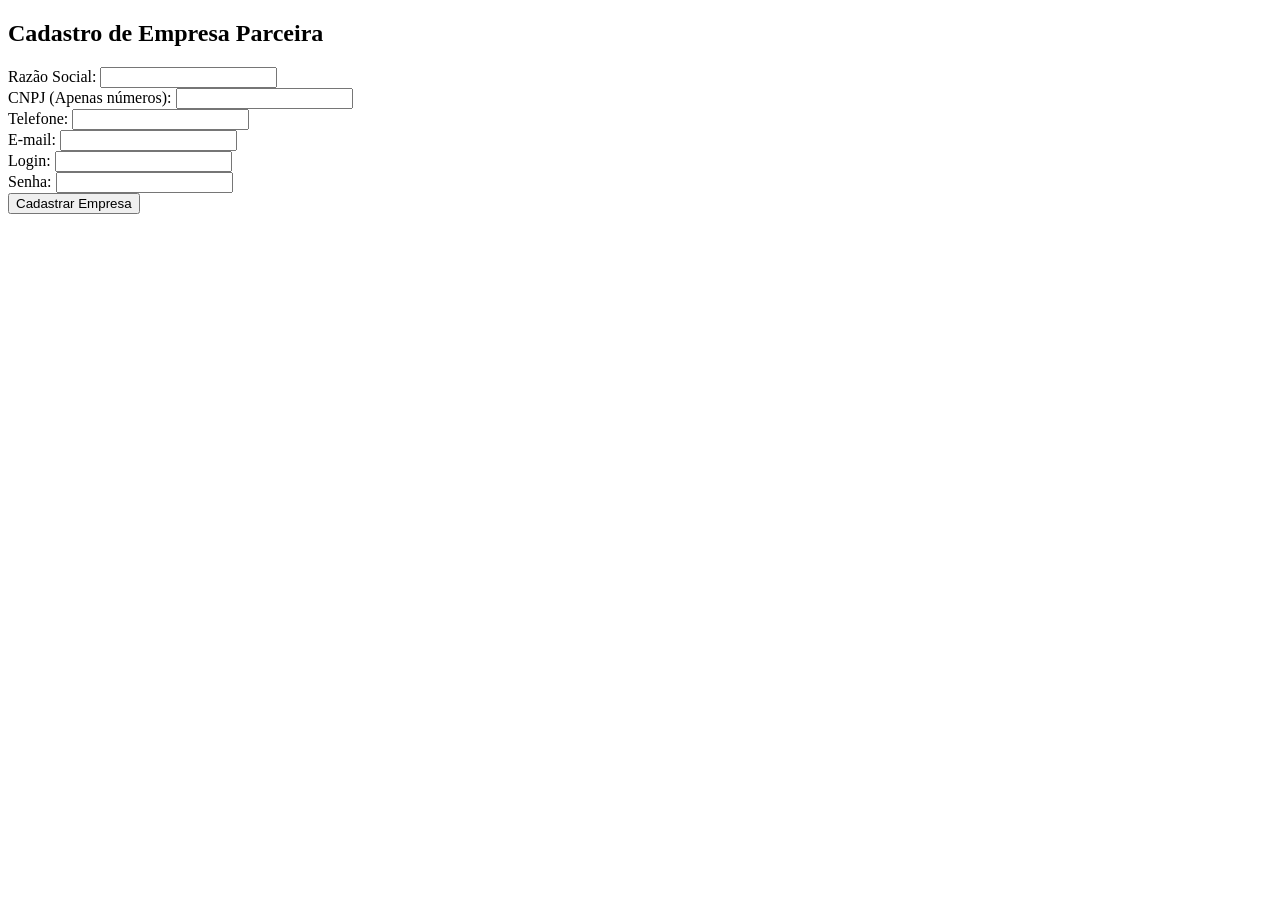
==== Codigo/src/main/resources/static/index.html @ 494639a1 "feat: vantagens e inicio do front" ====
<!DOCTYPE html>
<html lang="pt-PT">
<head>
    <meta charset="UTF-8">
    <meta name="viewport" content="width=device-width, initial-scale=1.0">
    <title>Cadastro de Empresa Parceira</title>
    <link rel="stylesheet" href="style.css">
</head>
<body>
    <div class="container">
        <h2>Cadastro de Empresa Parceira</h2>
        
        <!-- Área para mensagens globais (sucesso ou conflitos de regra de negócio) -->
        <div id="mensagem-global" class="mensagem"></div>

        <form id="form-empresa">
            <div class="form-group">
                <label for="nome">Razão Social:</label>
                <input type="text" id="nome" name="nome" required>
                <span class="erro-campo" id="erro-nome"></span>
            </div>

            <div class="form-group">
                <label for="cnpj">CNPJ (Apenas números):</label>
                <input type="text" id="cnpj" name="cnpj" maxlength="14" required>
                <span class="erro-campo" id="erro-cnpj"></span>
            </div>

            <div class="form-group">
                <label for="telefone">Telefone:</label>
                <input type="text" id="telefone" name="telefone">
                <span class="erro-campo" id="erro-telefone"></span>
            </div>

            <div class="form-group">
                <label for="email">E-mail:</label>
                <input type="email" id="email" name="email" required>
                <span class="erro-campo" id="erro-email"></span>
            </div>

            <div class="form-group">
                <label for="login">Login:</label>
                <input type="text" id="login" name="login" required>
                <span class="erro-campo" id="erro-login"></span>
            </div>

            <div class="form-group">
                <label for="senha">Senha:</label>
                <input type="password" id="senha" name="senha" required>
                <span class="erro-campo" id="erro-senha"></span>
            </div>

            <button type="submit">Cadastrar Empresa</button>
        </form>
    </div>

    <script src="script.js"></script>
</body>
</html>
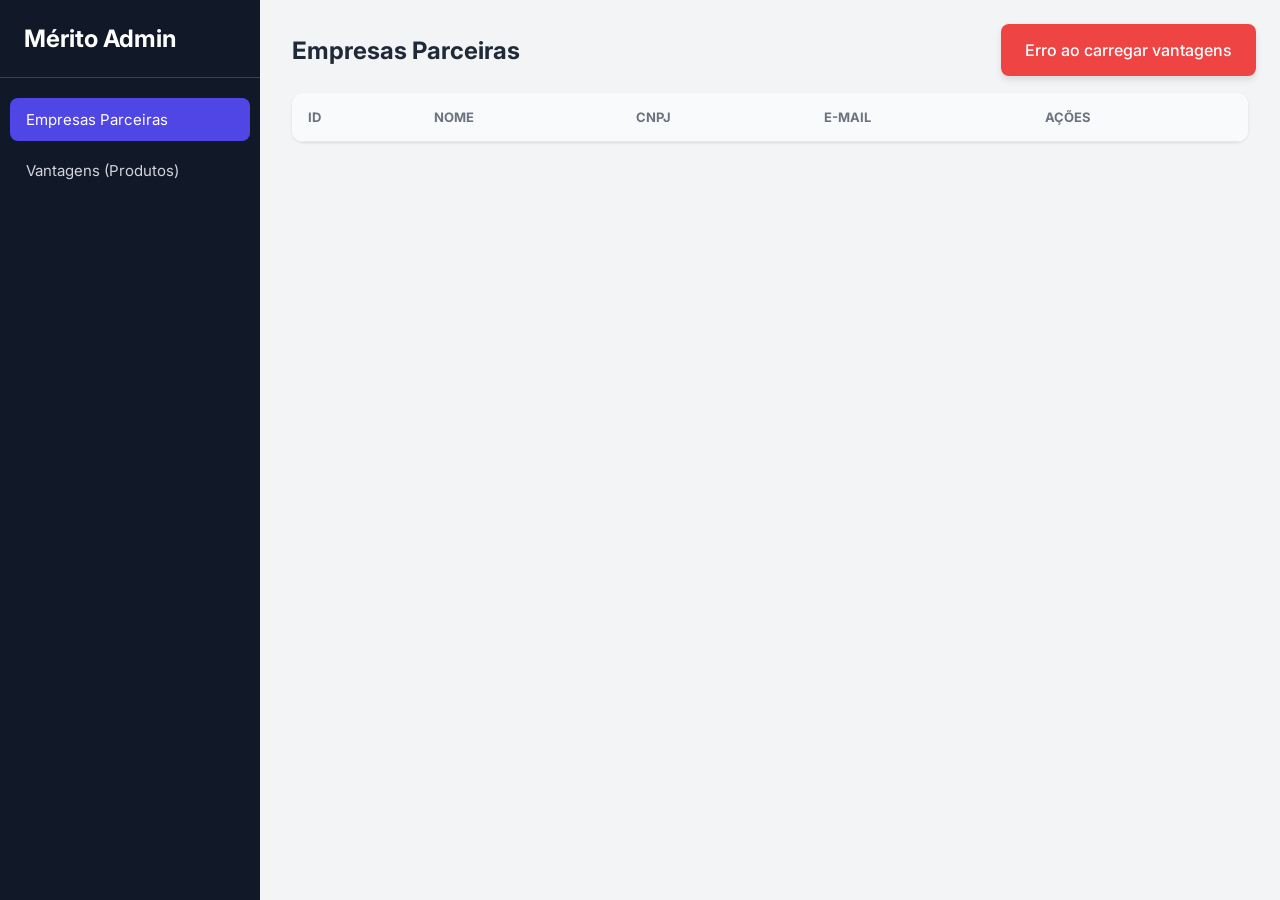
==== commit 442d826f: "feat: atualiza front da empresa parceira e vantagens" ====
--- a/Codigo/src/main/resources/static/index.html
+++ b/Codigo/src/main/resources/static/index.html
@@ -1,59 +1,179 @@
 <!DOCTYPE html>
-<html lang="pt-PT">
+<html lang="pt-BR">
 <head>
     <meta charset="UTF-8">
     <meta name="viewport" content="width=device-width, initial-scale=1.0">
-    <title>Cadastro de Empresa Parceira</title>
-    <link rel="stylesheet" href="style.css">
+    <title>Sistema de Mérito - Admin</title>
+    <link rel="preconnect" href="https://fonts.googleapis.com">
+    <link rel="preconnect" href="https://fonts.gstatic.com" crossorigin>
+    <link href="https://fonts.googleapis.com/css2?family=Inter:wght@400;500;600;700&display=swap" rel="stylesheet">
+    <link rel="stylesheet" href="css/styles.css">
 </head>
 <body>
-    <div class="container">
-        <h2>Cadastro de Empresa Parceira</h2>
-        
-        <!-- Área para mensagens globais (sucesso ou conflitos de regra de negócio) -->
-        <div id="mensagem-global" class="mensagem"></div>
+    <div class="app-container">
+        <!-- Sidebar -->
+        <aside class="sidebar">
+            <div class="sidebar-header">
+                <h2>Mérito Admin</h2>
+            </div>
+            <nav class="sidebar-nav">
+                <button class="nav-btn active" onclick="switchView('empresas')">Empresas Parceiras</button>
+                <button class="nav-btn" onclick="switchView('vantagens')">Vantagens (Produtos)</button>
+            </nav>
+        </aside>
 
-        <form id="form-empresa">
-            <div class="form-group">
-                <label for="nome">Razão Social:</label>
-                <input type="text" id="nome" name="nome" required>
-                <span class="erro-campo" id="erro-nome"></span>
-            </div>
+        <!-- Conteúdo Principal -->
+        <main class="main-content">
+            <!-- Toast de Notificação -->
+            <div id="toast" class="toast hidden"></div>
 
-            <div class="form-group">
-                <label for="cnpj">CNPJ (Apenas números):</label>
-                <input type="text" id="cnpj" name="cnpj" maxlength="14" required>
-                <span class="erro-campo" id="erro-cnpj"></span>
-            </div>
+            <!-- View: Empresas -->
+            <section id="view-empresas" class="view-section active">
+                <div class="section-header">
+                    <h1>Empresas Parceiras</h1>
+                    <button class="btn btn-primary" onclick="abrirModalEmpresa()">+ Nova Empresa</button>
+                </div>
+                <div class="card">
+                    <table class="data-table">
+                        <thead>
+                            <tr>
+                                <th>ID</th>
+                                <th>Nome</th>
+                                <th>CNPJ</th>
+                                <th>E-mail</th>
+                                <th>Ações</th>
+                            </tr>
+                        </thead>
+                        <tbody id="tbody-empresas">
+                            <!-- Preenchido via JS -->
+                        </tbody>
+                    </table>
+                </div>
+            </section>
 
-            <div class="form-group">
-                <label for="telefone">Telefone:</label>
-                <input type="text" id="telefone" name="telefone">
-                <span class="erro-campo" id="erro-telefone"></span>
-            </div>
-
-            <div class="form-group">
-                <label for="email">E-mail:</label>
-                <input type="email" id="email" name="email" required>
-                <span class="erro-campo" id="erro-email"></span>
-            </div>
-
-            <div class="form-group">
-                <label for="login">Login:</label>
-                <input type="text" id="login" name="login" required>
-                <span class="erro-campo" id="erro-login"></span>
-            </div>
-
-            <div class="form-group">
-                <label for="senha">Senha:</label>
-                <input type="password" id="senha" name="senha" required>
-                <span class="erro-campo" id="erro-senha"></span>
-            </div>
-
-            <button type="submit">Cadastrar Empresa</button>
-        </form>
+            <!-- View: Vantagens -->
+            <section id="view-vantagens" class="view-section">
+                <div class="section-header">
+                    <h1>Vantagens Cadastradas</h1>
+                    <button class="btn btn-primary" onclick="abrirModalVantagem()">+ Nova Vantagem</button>
+                </div>
+                <div class="card">
+                    <table class="data-table">
+                        <thead>
+                            <tr>
+                                <th>ID</th>
+                                <th>Descrição</th>
+                                <th>Custo (Moedas)</th>
+                                <th>Empresa</th>
+                                <th>Ações</th>
+                            </tr>
+                        </thead>
+                        <tbody id="tbody-vantagens">
+                            <!-- Preenchido via JS -->
+                        </tbody>
+                    </table>
+                </div>
+            </section>
+        </main>
     </div>
 
-    <script src="script.js"></script>
+    <!-- Modal: Empresa -->
+    <div id="modal-empresa" class="modal-overlay hidden">
+        <div class="modal">
+            <div class="modal-header">
+                <h2 id="modal-empresa-titulo">Cadastrar Empresa</h2>
+                <button class="close-btn" onclick="fecharModal('modal-empresa')">&times;</button>
+            </div>
+            <div class="modal-body">
+                <form id="form-empresa">
+                    <input type="hidden" id="empresa-id">
+                    
+                    <div class="form-grid">
+                        <div class="form-group">
+                            <label>Razão Social</label>
+                            <input type="text" id="empresa-nome" required>
+                            <span class="error-msg" id="erro-nome"></span>
+                        </div>
+                        <div class="form-group">
+                            <label>CNPJ</label>
+                            <input type="text" id="empresa-cnpj" maxlength="14" required>
+                            <span class="error-msg" id="erro-cnpj"></span>
+                        </div>
+                        <div class="form-group">
+                            <label>E-mail</label>
+                            <input type="email" id="empresa-email" required>
+                            <span class="error-msg" id="erro-email"></span>
+                        </div>
+                        <div class="form-group">
+                            <label>Telefone</label>
+                            <input type="text" id="empresa-telefone">
+                            <span class="error-msg" id="erro-telefone"></span>
+                        </div>
+                        <div class="form-group">
+                            <label>Login</label>
+                            <input type="text" id="empresa-login" required>
+                            <span class="error-msg" id="erro-login"></span>
+                        </div>
+                        <div class="form-group">
+                            <label>Senha <small id="senha-hint"></small></label>
+                            <input type="password" id="empresa-senha">
+                            <span class="error-msg" id="erro-senha"></span>
+                        </div>
+                    </div>
+                    <div class="modal-footer">
+                        <button type="button" class="btn btn-secondary" onclick="fecharModal('modal-empresa')">Cancelar</button>
+                        <button type="submit" class="btn btn-primary">Salvar</button>
+                    </div>
+                </form>
+            </div>
+        </div>
+    </div>
+
+    <!-- Modal: Vantagem -->
+    <div id="modal-vantagem" class="modal-overlay hidden">
+        <div class="modal">
+            <div class="modal-header">
+                <h2 id="modal-vantagem-titulo">Cadastrar Vantagem</h2>
+                <button class="close-btn" onclick="fecharModal('modal-vantagem')">&times;</button>
+            </div>
+            <div class="modal-body">
+                <form id="form-vantagem">
+                    <input type="hidden" id="vantagem-id">
+                    
+                    <div class="form-group">
+                        <label>Empresa Parceira</label>
+                        <select id="vantagem-empresa" required></select>
+                        <span class="error-msg" id="erro-empresaId"></span>
+                    </div>
+
+                    <div class="form-group">
+                        <label>Descrição do Produto/Vantagem</label>
+                        <input type="text" id="vantagem-descricao" required>
+                        <span class="error-msg" id="erro-descricao"></span>
+                    </div>
+
+                    <div class="form-grid">
+                        <div class="form-group">
+                            <label>Custo em Moedas</label>
+                            <input type="number" id="vantagem-custo" min="1" required>
+                            <span class="error-msg" id="erro-custoEmMoedas"></span>
+                        </div>
+                        <div class="form-group">
+                            <label>URL da Foto</label>
+                            <input type="url" id="vantagem-foto" placeholder="https://..." required>
+                            <span class="error-msg" id="erro-foto"></span>
+                        </div>
+                    </div>
+                    
+                    <div class="modal-footer">
+                        <button type="button" class="btn btn-secondary" onclick="fecharModal('modal-vantagem')">Cancelar</button>
+                        <button type="submit" class="btn btn-primary">Salvar</button>
+                    </div>
+                </form>
+            </div>
+        </div>
+    </div>
+
+    <script src="js/script.js"></script>
 </body>
 </html>
--- a/Codigo/src/main/resources/static/css/styles.css
+++ b/Codigo/src/main/resources/static/css/styles.css
@@ -0,0 +1,272 @@
+:root {
+    --primary: #4f46e5;
+    --primary-hover: #4338ca;
+    --bg-main: #f3f4f6;
+    --bg-sidebar: #111827;
+    --text-main: #1f2937;
+    --text-muted: #6b7280;
+    --border: #e5e7eb;
+    --surface: #ffffff;
+    --danger: #ef4444;
+    --danger-hover: #dc2626;
+    --success: #10b981;
+}
+
+* {
+    box-sizing: border-box;
+    margin: 0;
+    padding: 0;
+    font-family: 'Inter', sans-serif;
+}
+
+body {
+    background-color: var(--bg-main);
+    color: var(--text-main);
+    display: flex;
+    height: 100vh;
+    overflow: hidden;
+}
+
+/* Layout Geral */
+.app-container {
+    display: flex;
+    width: 100%;
+}
+
+.sidebar {
+    width: 260px;
+    background-color: var(--bg-sidebar);
+    color: #fff;
+    display: flex;
+    flex-direction: column;
+}
+
+.sidebar-header {
+    padding: 24px;
+    border-bottom: 1px solid #374151;
+}
+
+.sidebar-nav {
+    padding: 20px 10px;
+    display: flex;
+    flex-direction: column;
+    gap: 8px;
+}
+
+.nav-btn {
+    background: none;
+    border: none;
+    color: #d1d5db;
+    text-align: left;
+    padding: 12px 16px;
+    border-radius: 8px;
+    font-size: 15px;
+    cursor: pointer;
+    transition: all 0.2s;
+}
+
+.nav-btn:hover {
+    background-color: #374151;
+    color: #fff;
+}
+
+.nav-btn.active {
+    background-color: var(--primary);
+    color: #fff;
+}
+
+.main-content {
+    flex: 1;
+    padding: 32px;
+    overflow-y: auto;
+}
+
+/* Tipografia e Títulos */
+.section-header {
+    display: flex;
+    justify-content: space-between;
+    align-items: center;
+    margin-bottom: 24px;
+}
+
+/* Componentes */
+.card {
+    background: var(--surface);
+    border-radius: 12px;
+    box-shadow: 0 1px 3px rgba(0,0,0,0.1);
+    overflow: hidden;
+}
+
+.btn {
+    padding: 10px 16px;
+    border-radius: 6px;
+    font-size: 14px;
+    font-weight: 500;
+    border: none;
+    cursor: pointer;
+    transition: background 0.2s;
+}
+
+.btn-primary {
+    background: var(--primary);
+    color: white;
+}
+
+.btn-primary:hover { background: var(--primary-hover); }
+
+.btn-secondary {
+    background: #f3f4f6;
+    color: var(--text-main);
+    border: 1px solid var(--border);
+}
+
+.btn-secondary:hover { background: #e5e7eb; }
+
+.btn-danger {
+    background: var(--danger);
+    color: white;
+}
+.btn-danger:hover { background: var(--danger-hover); }
+
+.btn-sm {
+    padding: 6px 12px;
+    font-size: 12px;
+}
+
+/* Tabelas */
+.data-table {
+    width: 100%;
+    border-collapse: collapse;
+}
+
+.data-table th, .data-table td {
+    padding: 16px;
+    text-align: left;
+    border-bottom: 1px solid var(--border);
+}
+
+.data-table th {
+    background: #f9fafb;
+    font-size: 13px;
+    text-transform: uppercase;
+    color: var(--text-muted);
+}
+
+.data-table tr:hover td { background: #f9fafb; }
+
+.actions-cell {
+    display: flex;
+    gap: 8px;
+}
+
+/* Formulários */
+.form-grid {
+    display: grid;
+    grid-template-columns: 1fr 1fr;
+    gap: 16px;
+}
+
+.form-group {
+    margin-bottom: 16px;
+    display: flex;
+    flex-direction: column;
+}
+
+.form-group label {
+    font-size: 14px;
+    font-weight: 500;
+    margin-bottom: 6px;
+}
+
+.form-group input, .form-group select {
+    padding: 10px 12px;
+    border: 1px solid var(--border);
+    border-radius: 6px;
+    font-size: 14px;
+    outline: none;
+    transition: border-color 0.2s;
+}
+
+.form-group input:focus, .form-group select:focus {
+    border-color: var(--primary);
+    box-shadow: 0 0 0 3px rgba(79, 70, 229, 0.1);
+}
+
+.error-msg {
+    color: var(--danger);
+    font-size: 12px;
+    margin-top: 4px;
+}
+
+/* Modais */
+.modal-overlay {
+    position: fixed;
+    top: 0; left: 0; right: 0; bottom: 0;
+    background: rgba(0,0,0,0.5);
+    display: flex;
+    align-items: center;
+    justify-content: center;
+    z-index: 1000;
+    backdrop-filter: blur(2px);
+}
+
+.modal-overlay.hidden { display: none; }
+
+.modal {
+    background: var(--surface);
+    width: 100%;
+    max-width: 500px;
+    border-radius: 12px;
+    box-shadow: 0 20px 25px -5px rgba(0,0,0,0.1);
+}
+
+.modal-header {
+    padding: 20px;
+    border-bottom: 1px solid var(--border);
+    display: flex;
+    justify-content: space-between;
+    align-items: center;
+}
+
+.close-btn {
+    background: none;
+    border: none;
+    font-size: 24px;
+    cursor: pointer;
+    color: var(--text-muted);
+}
+
+.modal-body { padding: 20px; }
+
+.modal-footer {
+    display: flex;
+    justify-content: flex-end;
+    gap: 12px;
+    margin-top: 24px;
+}
+
+/* Alternar Views */
+.view-section { display: none; }
+.view-section.active { display: block; animation: fadeIn 0.3s ease; }
+
+/* Toast Messages */
+.toast {
+    position: fixed;
+    top: 24px;
+    right: 24px;
+    padding: 16px 24px;
+    border-radius: 8px;
+    color: white;
+    font-weight: 500;
+    z-index: 2000;
+    box-shadow: 0 4px 6px rgba(0,0,0,0.1);
+    transition: opacity 0.3s;
+}
+.toast.hidden { opacity: 0; pointer-events: none; }
+.toast.success { background: var(--success); }
+.toast.error { background: var(--danger); }
+
+@keyframes fadeIn {
+    from { opacity: 0; transform: translateY(10px); }
+    to { opacity: 1; transform: translateY(0); }
+}
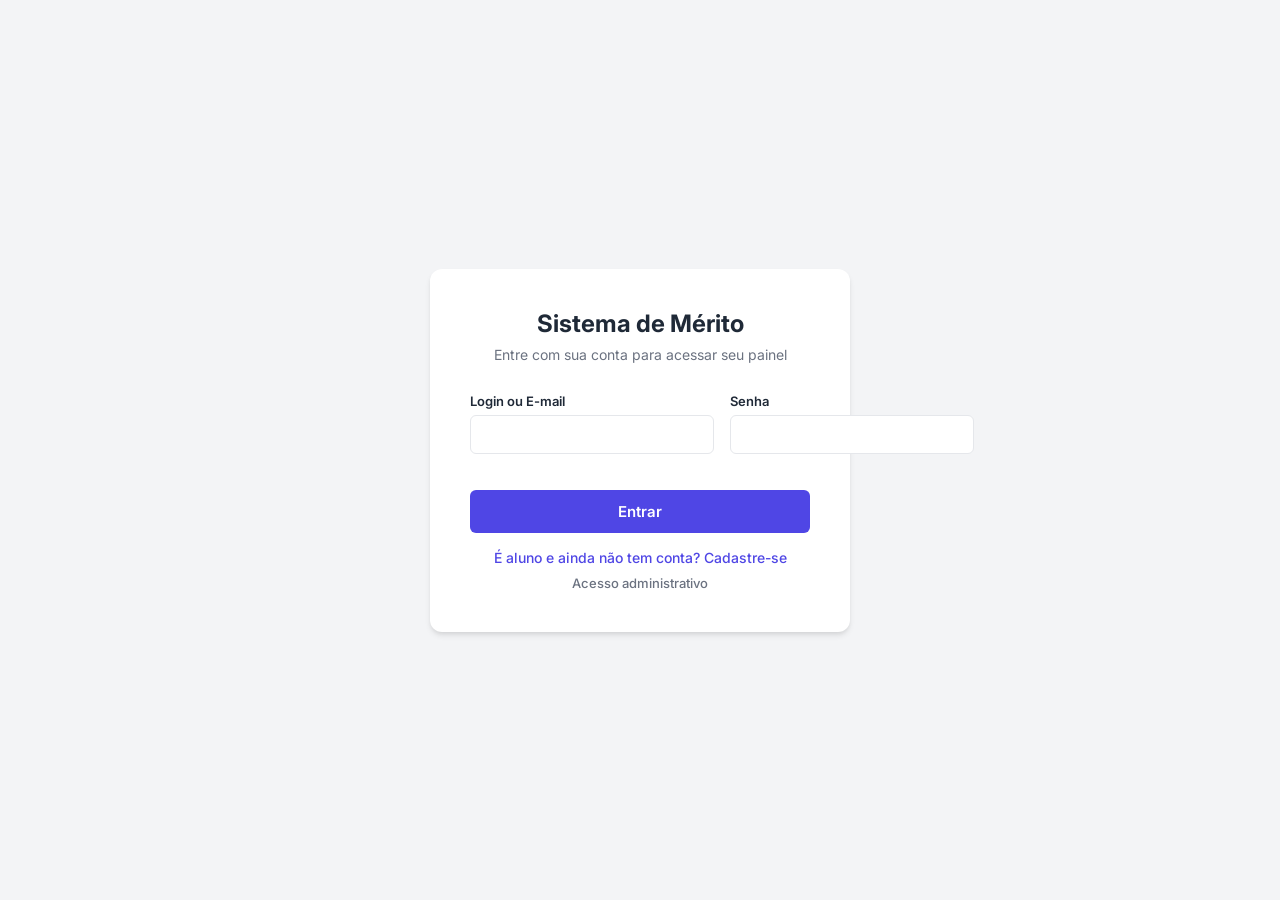
==== commit c0e2f11f: "feat: adiciona login e tela inicial Cria POST /api/auth/login (aceita login ou e-mail e identifica o" ====
--- a/Codigo/src/main/resources/static/index.html
+++ b/Codigo/src/main/resources/static/index.html
@@ -3,177 +3,48 @@
 <head>
     <meta charset="UTF-8">
     <meta name="viewport" content="width=device-width, initial-scale=1.0">
-    <title>Sistema de Mérito - Admin</title>
+    <title>Entrar - Sistema de Mérito</title>
     <link rel="preconnect" href="https://fonts.googleapis.com">
     <link rel="preconnect" href="https://fonts.gstatic.com" crossorigin>
     <link href="https://fonts.googleapis.com/css2?family=Inter:wght@400;500;600;700&display=swap" rel="stylesheet">
-    <link rel="stylesheet" href="css/styles.css">
+    <link rel="stylesheet" href="css/cadastro-aluno.css">
 </head>
 <body>
-    <div class="app-container">
-        <!-- Sidebar -->
-        <aside class="sidebar">
-            <div class="sidebar-header">
-                <h2>Mérito Admin</h2>
+    <div class="auth-container auth-container-sm">
+        <!-- Toast de Notificação -->
+        <div id="toast" class="toast hidden"></div>
+
+        <div class="auth-card">
+            <div class="auth-header">
+                <h2>Sistema de Mérito</h2>
+                <p>Entre com sua conta para acessar seu painel</p>
             </div>
-            <nav class="sidebar-nav">
-                <button class="nav-btn active" onclick="switchView('empresas')">Empresas Parceiras</button>
-                <button class="nav-btn" onclick="switchView('vantagens')">Vantagens (Produtos)</button>
-            </nav>
-        </aside>
 
-        <!-- Conteúdo Principal -->
-        <main class="main-content">
-            <!-- Toast de Notificação -->
-            <div id="toast" class="toast hidden"></div>
+            <form id="form-login">
+                <div class="form-grid form-grid-single">
+                    <div class="form-group">
+                        <label>Login ou E-mail</label>
+                        <input type="text" id="login" autocomplete="username" required>
+                        <span class="error-msg" id="erro-login"></span>
+                    </div>
 
-            <!-- View: Empresas -->
-            <section id="view-empresas" class="view-section active">
-                <div class="section-header">
-                    <h1>Empresas Parceiras</h1>
-                    <button class="btn btn-primary" onclick="abrirModalEmpresa()">+ Nova Empresa</button>
+                    <div class="form-group">
+                        <label>Senha</label>
+                        <input type="password" id="senha" autocomplete="current-password" required>
+                        <span class="error-msg" id="erro-senha"></span>
+                    </div>
                 </div>
-                <div class="card">
-                    <table class="data-table">
-                        <thead>
-                            <tr>
-                                <th>ID</th>
-                                <th>Nome</th>
-                                <th>CNPJ</th>
-                                <th>E-mail</th>
-                                <th>Ações</th>
-                            </tr>
-                        </thead>
-                        <tbody id="tbody-empresas">
-                            <!-- Preenchido via JS -->
-                        </tbody>
-                    </table>
+
+                <div class="form-actions">
+                    <button type="submit" class="btn btn-primary btn-block">Entrar</button>
+                    <a href="cadastro-aluno.html" class="link-voltar">É aluno e ainda não tem conta? Cadastre-se</a>
+                    <br>
+                    <a href="admin.html" class="link-voltar link-discreto">Acesso administrativo</a>
                 </div>
-            </section>
-
-            <!-- View: Vantagens -->
-            <section id="view-vantagens" class="view-section">
-                <div class="section-header">
-                    <h1>Vantagens Cadastradas</h1>
-                    <button class="btn btn-primary" onclick="abrirModalVantagem()">+ Nova Vantagem</button>
-                </div>
-                <div class="card">
-                    <table class="data-table">
-                        <thead>
-                            <tr>
-                                <th>ID</th>
-                                <th>Descrição</th>
-                                <th>Custo (Moedas)</th>
-                                <th>Empresa</th>
-                                <th>Ações</th>
-                            </tr>
-                        </thead>
-                        <tbody id="tbody-vantagens">
-                            <!-- Preenchido via JS -->
-                        </tbody>
-                    </table>
-                </div>
-            </section>
-        </main>
-    </div>
-
-    <!-- Modal: Empresa -->
-    <div id="modal-empresa" class="modal-overlay hidden">
-        <div class="modal">
-            <div class="modal-header">
-                <h2 id="modal-empresa-titulo">Cadastrar Empresa</h2>
-                <button class="close-btn" onclick="fecharModal('modal-empresa')">&times;</button>
-            </div>
-            <div class="modal-body">
-                <form id="form-empresa">
-                    <input type="hidden" id="empresa-id">
-                    
-                    <div class="form-grid">
-                        <div class="form-group">
-                            <label>Razão Social</label>
-                            <input type="text" id="empresa-nome" required>
-                            <span class="error-msg" id="erro-nome"></span>
-                        </div>
-                        <div class="form-group">
-                            <label>CNPJ</label>
-                            <input type="text" id="empresa-cnpj" maxlength="14" required>
-                            <span class="error-msg" id="erro-cnpj"></span>
-                        </div>
-                        <div class="form-group">
-                            <label>E-mail</label>
-                            <input type="email" id="empresa-email" required>
-                            <span class="error-msg" id="erro-email"></span>
-                        </div>
-                        <div class="form-group">
-                            <label>Telefone</label>
-                            <input type="text" id="empresa-telefone">
-                            <span class="error-msg" id="erro-telefone"></span>
-                        </div>
-                        <div class="form-group">
-                            <label>Login</label>
-                            <input type="text" id="empresa-login" required>
-                            <span class="error-msg" id="erro-login"></span>
-                        </div>
-                        <div class="form-group">
-                            <label>Senha <small id="senha-hint"></small></label>
-                            <input type="password" id="empresa-senha">
-                            <span class="error-msg" id="erro-senha"></span>
-                        </div>
-                    </div>
-                    <div class="modal-footer">
-                        <button type="button" class="btn btn-secondary" onclick="fecharModal('modal-empresa')">Cancelar</button>
-                        <button type="submit" class="btn btn-primary">Salvar</button>
-                    </div>
-                </form>
-            </div>
+            </form>
         </div>
     </div>
 
-    <!-- Modal: Vantagem -->
-    <div id="modal-vantagem" class="modal-overlay hidden">
-        <div class="modal">
-            <div class="modal-header">
-                <h2 id="modal-vantagem-titulo">Cadastrar Vantagem</h2>
-                <button class="close-btn" onclick="fecharModal('modal-vantagem')">&times;</button>
-            </div>
-            <div class="modal-body">
-                <form id="form-vantagem">
-                    <input type="hidden" id="vantagem-id">
-                    
-                    <div class="form-group">
-                        <label>Empresa Parceira</label>
-                        <select id="vantagem-empresa" required></select>
-                        <span class="error-msg" id="erro-empresaId"></span>
-                    </div>
-
-                    <div class="form-group">
-                        <label>Descrição do Produto/Vantagem</label>
-                        <input type="text" id="vantagem-descricao" required>
-                        <span class="error-msg" id="erro-descricao"></span>
-                    </div>
-
-                    <div class="form-grid">
-                        <div class="form-group">
-                            <label>Custo em Moedas</label>
-                            <input type="number" id="vantagem-custo" min="1" required>
-                            <span class="error-msg" id="erro-custoEmMoedas"></span>
-                        </div>
-                        <div class="form-group">
-                            <label>URL da Foto</label>
-                            <input type="url" id="vantagem-foto" placeholder="https://..." required>
-                            <span class="error-msg" id="erro-foto"></span>
-                        </div>
-                    </div>
-                    
-                    <div class="modal-footer">
-                        <button type="button" class="btn btn-secondary" onclick="fecharModal('modal-vantagem')">Cancelar</button>
-                        <button type="submit" class="btn btn-primary">Salvar</button>
-                    </div>
-                </form>
-            </div>
-        </div>
-    </div>
-
-    <script src="js/script.js"></script>
+    <script src="js/login.js"></script>
 </body>
-</html>+</html>
--- a/Codigo/src/main/resources/static/css/cadastro-aluno.css
+++ b/Codigo/src/main/resources/static/css/cadastro-aluno.css
@@ -0,0 +1,184 @@
+:root {
+    --primary: #4f46e5;
+    --primary-hover: #4338ca;
+    --bg-main: #f3f4f6;
+    --text-main: #1f2937;
+    --text-muted: #6b7280;
+    --border: #e5e7eb;
+    --surface: #ffffff;
+    --danger: #ef4444;
+    --success: #10b981;
+}
+
+* {
+    box-sizing: border-box;
+    margin: 0;
+    padding: 0;
+    font-family: 'Inter', sans-serif;
+}
+
+body {
+    background-color: var(--bg-main);
+    color: var(--text-main);
+    display: flex;
+    justify-content: center;
+    align-items: center;
+    min-height: 100vh;
+    padding: 20px;
+}
+
+.auth-container {
+    width: 100%;
+    max-width: 600px;
+}
+
+.auth-container-sm {
+    max-width: 420px;
+}
+
+.form-grid-single {
+    grid-template-columns: 1fr;
+}
+
+.auth-card {
+    background: var(--surface);
+    border-radius: 12px;
+    box-shadow: 0 4px 6px -1px rgba(0,0,0,0.1), 0 2px 4px -1px rgba(0,0,0,0.06);
+    padding: 40px;
+}
+
+.auth-header {
+    text-align: center;
+    margin-bottom: 30px;
+}
+
+.auth-header h2 {
+    font-size: 24px;
+    font-weight: 700;
+    color: var(--text-main);
+    margin-bottom: 8px;
+}
+
+.auth-header p {
+    color: var(--text-muted);
+    font-size: 14px;
+}
+
+.form-grid {
+    display: grid;
+    grid-template-columns: 1fr 1fr;
+    gap: 16px;
+}
+
+.span-2 {
+    grid-column: span 2;
+}
+
+.form-group {
+    display: flex;
+    flex-direction: column;
+}
+
+.form-group label {
+    font-size: 13px;
+    font-weight: 600;
+    margin-bottom: 6px;
+    color: var(--text-main);
+}
+
+.form-group input, .form-group select {
+    padding: 10px 12px;
+    border: 1px solid var(--border);
+    border-radius: 6px;
+    font-size: 14px;
+    outline: none;
+    transition: border-color 0.2s, box-shadow 0.2s;
+}
+
+.form-group input:focus, .form-group select:focus {
+    border-color: var(--primary);
+    box-shadow: 0 0 0 3px rgba(79, 70, 229, 0.1);
+}
+
+.error-msg {
+    color: var(--danger);
+    font-size: 12px;
+    margin-top: 4px;
+}
+
+.form-actions {
+    margin-top: 32px;
+    text-align: center;
+}
+
+.btn {
+    padding: 12px 16px;
+    border-radius: 6px;
+    font-size: 15px;
+    font-weight: 600;
+    border: none;
+    cursor: pointer;
+    transition: background 0.2s;
+}
+
+.btn-primary {
+    background: var(--primary);
+    color: white;
+}
+
+.btn-primary:hover {
+    background: var(--primary-hover);
+}
+
+.btn-block {
+    width: 100%;
+    display: block;
+}
+
+.link-voltar {
+    display: inline-block;
+    margin-top: 16px;
+    color: var(--primary);
+    text-decoration: none;
+    font-size: 14px;
+    font-weight: 500;
+}
+
+.link-voltar:hover {
+    text-decoration: underline;
+}
+
+.link-discreto {
+    color: var(--text-muted);
+    font-size: 13px;
+    margin-top: 8px;
+}
+
+/* Toast Messages */
+.toast {
+    position: fixed;
+    top: 24px;
+    right: 24px;
+    padding: 16px 24px;
+    border-radius: 8px;
+    color: white;
+    font-weight: 500;
+    z-index: 2000;
+    box-shadow: 0 4px 6px rgba(0,0,0,0.1);
+    transition: opacity 0.3s;
+}
+.toast.hidden { opacity: 0; pointer-events: none; }
+.toast.success { background: var(--success); }
+.toast.error { background: var(--danger); }
+
+@media (max-width: 600px) {
+    .form-grid {
+        grid-template-columns: 1fr;
+    }
+    .span-2 {
+        grid-column: span 1;
+    }
+    .auth-card {
+        padding: 24px;
+    }
+}
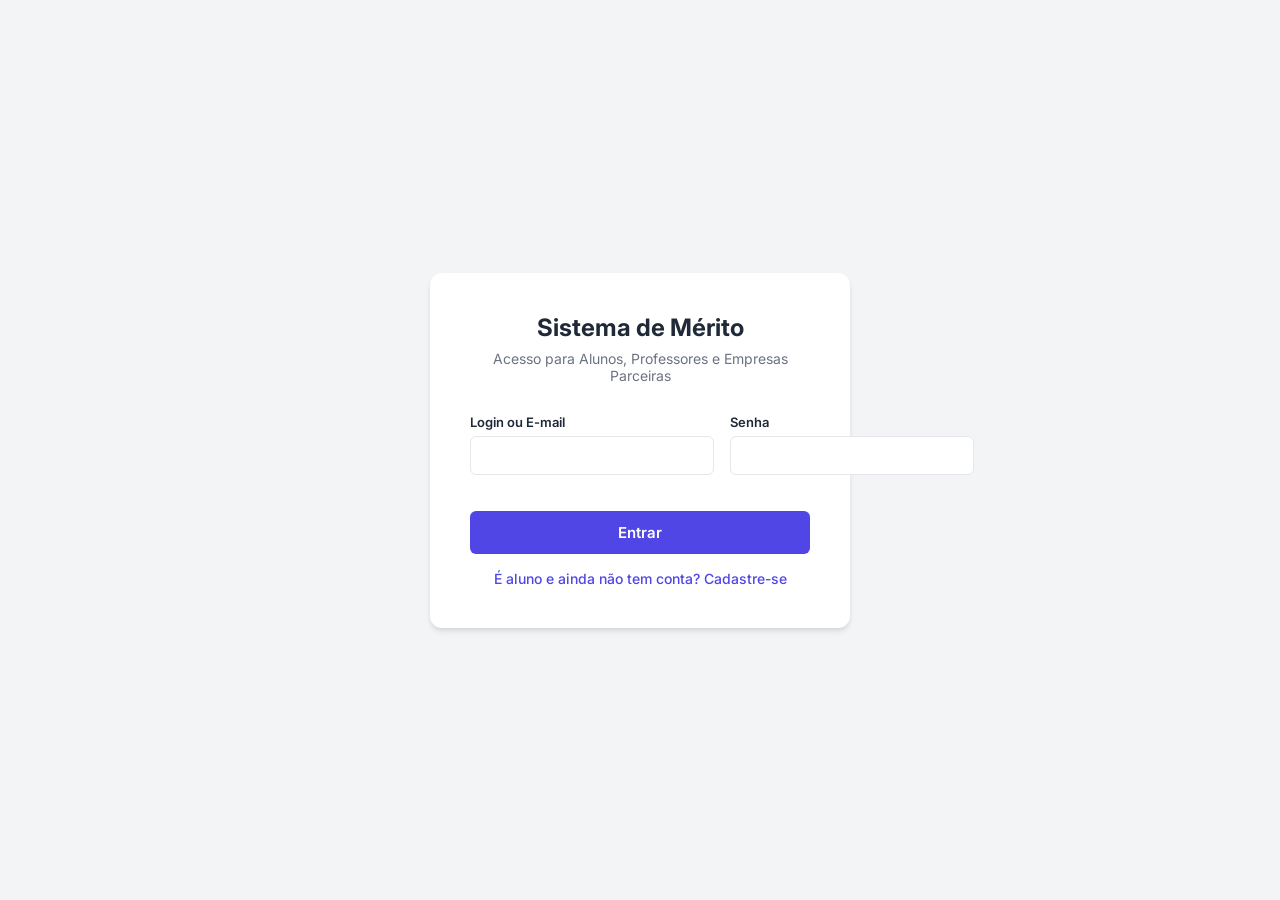
==== commit dc8ab6a8: "feat: centralizacao do fluxo de login" ====
--- a/Codigo/src/main/resources/static/index.html
+++ b/Codigo/src/main/resources/static/index.html
@@ -16,32 +16,28 @@
 
         <div class="auth-card">
             <div class="auth-header">
-                <h2>Sistema de Mérito</h2>
-                <p>Entre com sua conta para acessar seu painel</p>
-            </div>
+    <h2>Sistema de Mérito</h2>
+    <p>Acesso para Alunos, Professores e Empresas Parceiras</p>
+</div>
 
-            <form id="form-login">
-                <div class="form-grid form-grid-single">
-                    <div class="form-group">
-                        <label>Login ou E-mail</label>
-                        <input type="text" id="login" autocomplete="username" required>
-                        <span class="error-msg" id="erro-login"></span>
-                    </div>
-
-                    <div class="form-group">
-                        <label>Senha</label>
-                        <input type="password" id="senha" autocomplete="current-password" required>
-                        <span class="error-msg" id="erro-senha"></span>
-                    </div>
-                </div>
-
-                <div class="form-actions">
-                    <button type="submit" class="btn btn-primary btn-block">Entrar</button>
-                    <a href="cadastro-aluno.html" class="link-voltar">É aluno e ainda não tem conta? Cadastre-se</a>
-                    <br>
-                    <a href="admin.html" class="link-voltar link-discreto">Acesso administrativo</a>
-                </div>
-            </form>
+<form id="form-login">
+    <div class="form-grid form-grid-single">
+        <div class="form-group">
+            <label>Login ou E-mail</label>
+            <input type="text" id="login" autocomplete="username" required>
+            <span class="error-msg" id="erro-login"></span>
+        </div>
+        <div class="form-group">
+            <label>Senha</label>
+            <input type="password" id="senha" autocomplete="current-password" required>
+            <span class="error-msg" id="erro-senha"></span>
+        </div>
+    </div>
+    <div class="form-actions">
+        <button type="submit" class="btn btn-primary btn-block">Entrar</button>
+        <a href="cadastro-aluno.html" class="link-voltar">É aluno e ainda não tem conta? Cadastre-se</a>
+    </div>
+</form>
         </div>
     </div>
 
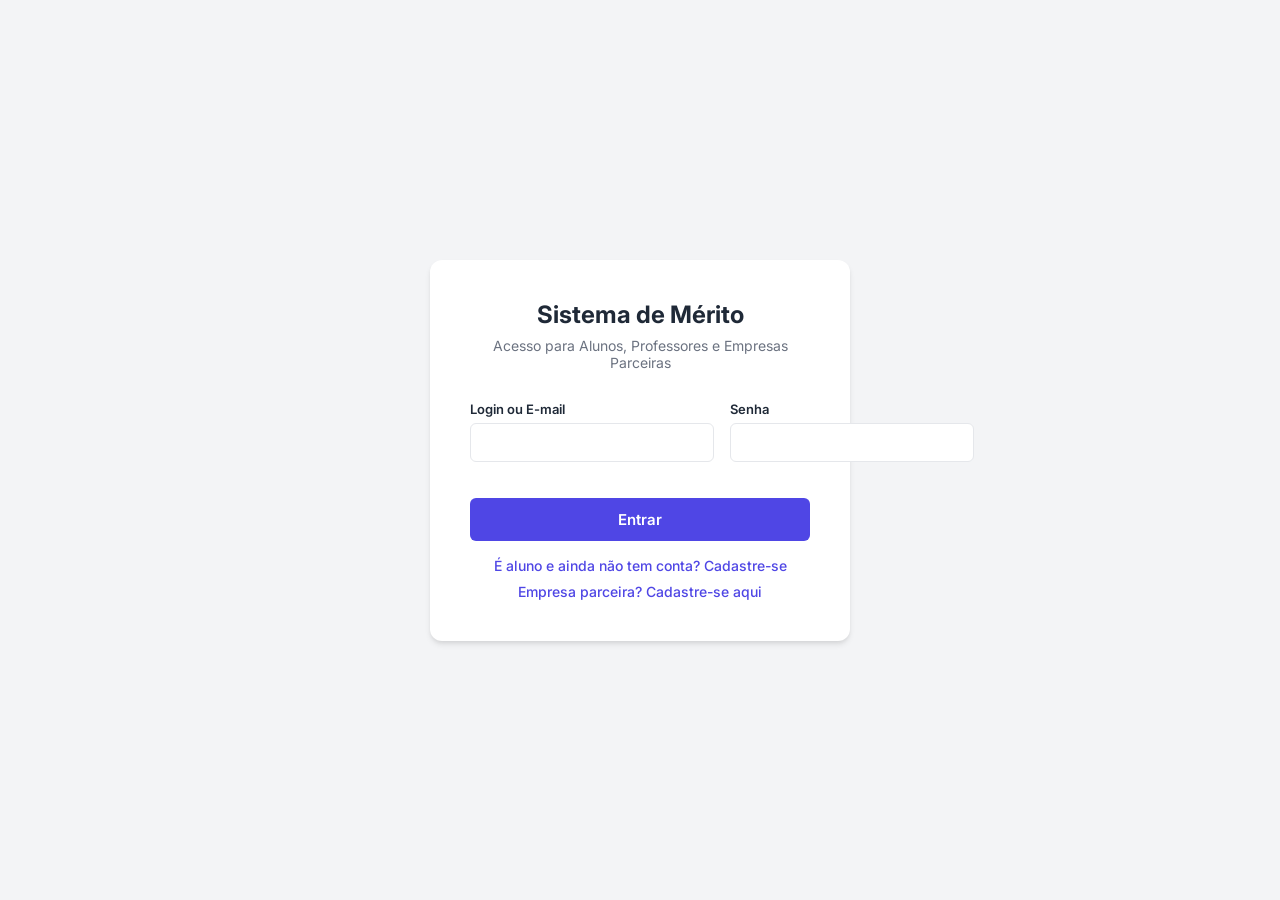
==== commit f095429d: "feat: cadastro de empresa" ====
--- a/Codigo/src/main/resources/static/index.html
+++ b/Codigo/src/main/resources/static/index.html
@@ -36,6 +36,8 @@
     <div class="form-actions">
         <button type="submit" class="btn btn-primary btn-block">Entrar</button>
         <a href="cadastro-aluno.html" class="link-voltar">É aluno e ainda não tem conta? Cadastre-se</a>
+        <a href="cadastro-empresa.html" class="link-voltar" style="margin-top: 8px;">Empresa parceira? Cadastre-se aqui</a>
+    </div>
     </div>
 </form>
         </div>
